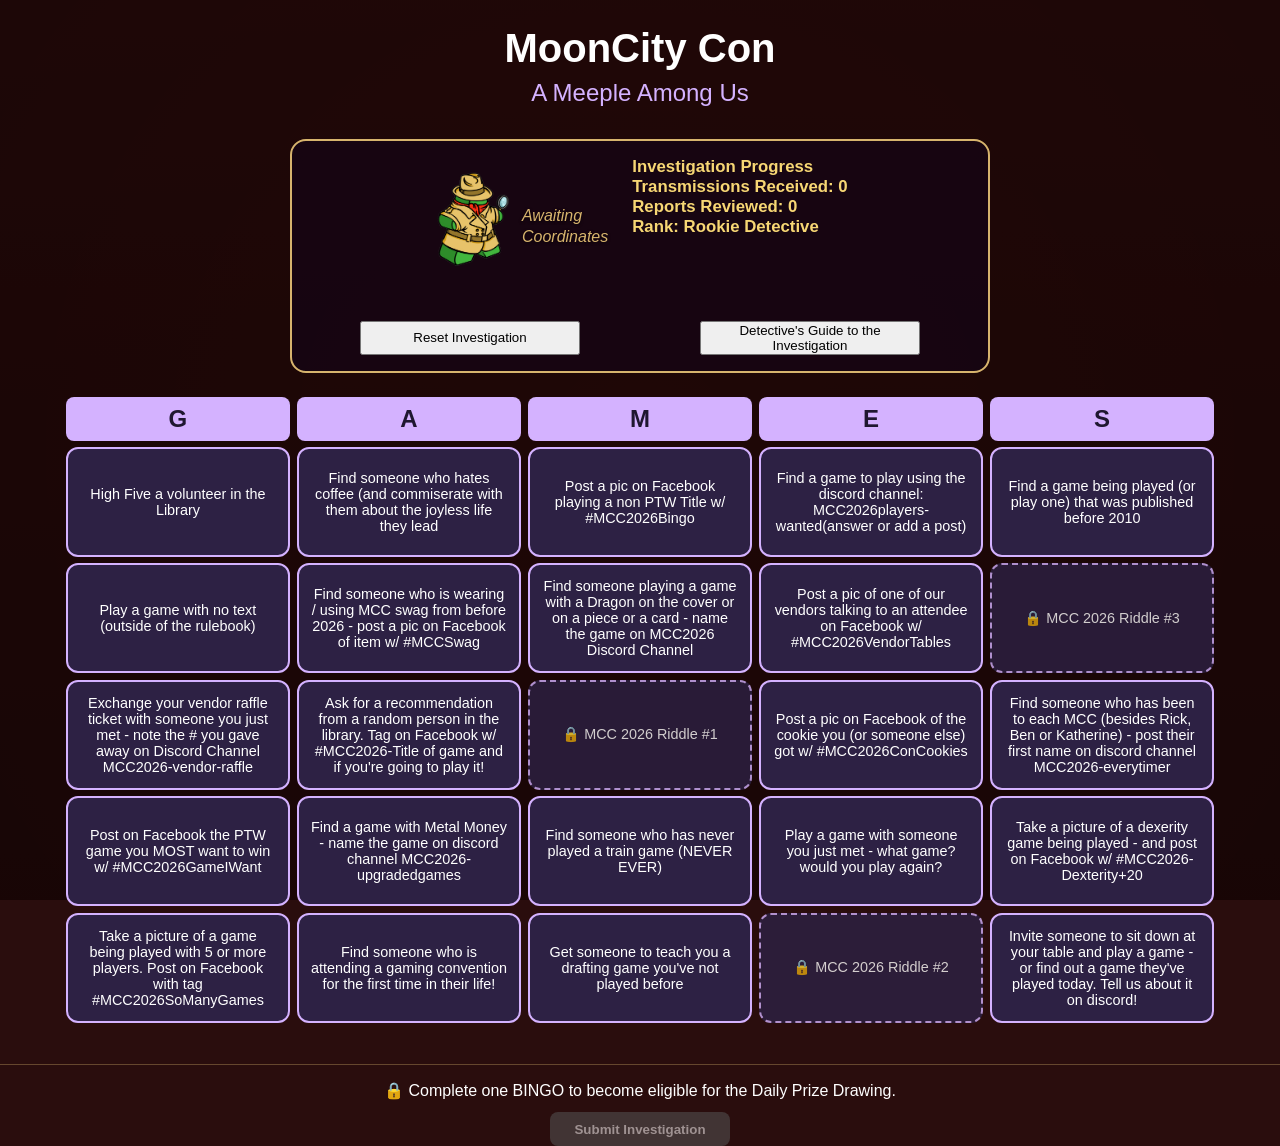
==== index.html @ f859901a "Closing Investigations" ====
<!DOCTYPE html>
<html lang="en">
<head>
    <meta charset="UTF-8">
    <meta name="viewport" content="width=device-width,initial-scale=1.0">

    <title>MCC Adventure</title>

    <link rel="stylesheet" href="css/style.css">
</head>

<body>

    <main class="app">

    <header class="hero">
        <h1 id="title">MoonCity Con</h1>
        <h2 id="subtitle">A Meeple Among Us</h2>
        <section class="status-panel">
            <div id="detectiveHome">

                <img
                    id="detectiveCharacter"
                    src="images/meeple-detective.png"
                    alt="Meeple Detective">

                <div id="detectiveStatus">
                    Awaiting<br>Coordinates
                </div>

            </div>

            <div id="bingoStatus">
                Investigation Progress<br>
                Transmissions Received: 0<br>
                Reports Reviewed: 0<br>
                Rank: Rookie Detective
            </div>

            <button id="resetCardButton" class="reset-button">
                Reset Investigation
            </button>
            <button id="howtoPlayButton" class="info-button">
                Detective's Guide to the Investigation
            </button>

        </section>

    </header>

    <section class="bingo-card" id="bingoCard"></section>

</main>
    <div id="transmissionModal" class="modal hidden">
    <div class="modal-content">
        <button id="closeModal" class="modal-close">×</button>

        <div class="modal-icon">📡</div>

        <h2 id="modalTitle">Incoming Transmission</h2>

        <p id="modalMessage">
            Transmission decrypted.
        </p>

        <button id="openTransmissionButton" class="modal-action">
            Open Transmission
        </button>
    </div>
</div>
    <div id="howToPlayModal" class="modal hidden">
        <div class="modal-content rules-modal-content">
            <button id="closeHowToPlayModal" class="modal-close">x</button>

            <div class="modal-icon">🕵️</div>
            <h2>Case File Instructions & Rewards</h2>
            <p>
                Complete BINGO squares to unlock transmissions to advance your investigation.<br>
                Standard BINGO rules apply: complete 5 in a row, column or diagonal to unlock a riddle square.<br>
                Riddles are Free Spaces<br>
                Submit your answer to the riddle on the form that unlocks to advance. 
            </p>
            <p>
                Complete at least one BINGO to become eligible for the Daily Prize Drawings. You may submit your investigation<br>
                immediately—even if you haven't solved the unlocked riddle—but submitting closes your case file and ends your<br>
                investigation.
            </p>
            <p>
                Or keep investigating! Unlock all riddles, identify the Meeple Among Us, and enter the grand prize drawing<br>
                for a badge to next year's MoonCity Con
            </p>
            <p>
                Everyone who unlocks all riddles (even without answering them) will receive a Miniature Meeple Detective<br>
                While Supplies Last<br>
                <i>(makes a great first player marker for all your games!)</i>
            </p>
            <p>
                Don't want to post on Facebook? Send the picture to katherine at mooncitykatherine@gmail.com - and she will post for you. 
            </p>
            <p>
                Need help? Find Katherine during the convention - she will get you connected to the discord channel. 
            </p>
            <p>
                Good Hunting!
            </p>
            <hr>

            <h3>📌 Notes from HQ</h3>
            <ul class="tips-list">
                <li>All Organizers are happy to answer questions without giving away clues.</li>
                <li>Some Organizers may take coffee bribes for clues</li>
                <li>Discord is the fastest way to ask for help</li>
                <li>Nevermind on the coffee - can't risk corruption charges</li>
                <li>There are no trick questions.... probably.</li>
            </ul>
        </div>
    </div>

    <div id="HQPromotionModal" class="modal hidden">
        <div class="modal-content hqpromotion-modal-content">
            <button id="closeHQPromotionModal" class="modal-close">x</button>

            <div class="modal-icon">📡</div>
            <h2>Incoming HQ Transmission</h2>
            <p>
                <b>Excellent work, Rookie.</b>
            </p>
            <p>
                Your investigation has uncovered enough evidence to officially open a Case File.
            </p>
            <p>
                <b>You've earned a promotion to Junior Detective</b>
            </p>
            <p>
                You now have two options: 
            </p>
            <hr>
            <h3>📨 Close Your Case File</h3>
            <p>
                Submit your investigation to Headquarters and be entered into <b>every remaining Daily Prize Drawing</b><br>during MoonCityCon2026.
            </p>
            <p>
                <b>OR</b>
            </p>
            <h4>🕵 Continue Your Investigation</h4>
            <p>
                Keep gathering evidence, unlock additional transmissions, work your way up to Chief Detective,<br>
                Identify the <b>Meeple Among Us</b>, and qualify for the Grand Prize Drawing.
            </p>
            <p>
                Every detective who unlocks <b>all transmissions</b> will also receive a<br>
                <b>Miniature Meeple Detective</b><i>(while supplies last).</i>
            </p>
            <p>
                The choice is yours, Detective.
            </p>
            <p> -Headquarters</p>
            <hr>

            <button id="SubmitInvestigationButtonModal" class="hq-modal-button">
                Submit Case File - Close Investigation
            </button>
            <button id="ContinueButton" class="hq-modal-button">
                Return to Investigation
            </button>



        </div>
    </div>

    <div id="SubmitConfirmationModal" class="modal hidden">
        <div class="modal-content submitconfirmation-modal-content">
            <button id="close-submitconfirmationmodal" class="modal-close">x</button>

            <div class="modal-icon">📋</div>
            <h2>From the desk of your Lieutenant</h2>
            <p>
                Remember, once your Case File is closed,<br> your investigation is over. 
            </p>
            <br>
            <p>
                You will no longer be able to: 
            </p>
            <br>
           <ul class="tips-list">
                <li>Continue earning promotions</li>
                <li>Unlock any additional transmissions</li>
                <li>Indentify the Meeple Among Us</li>
                <li>Qualify for the Grand Prize Reward</li>
            </ul>
            <p>
                Are you certain your investigation is complete? 
            </p>
            <br>
            <hr>
            <br>
            
            <button id="KeepContinueButton" class="hq-modal-button">
                Return to Investigation
            </button>

            <button id="FinalSubmitButtonModal" class="hq-modal-button">
                Yes, Close My Case File
            </button>

    </div>
</div>

            
            


    <div id="submissionPanel" class="submission-panel locked">

        <p id="submissionStatus">
            🔒 Complete one BINGO to become eligible for the Daily Prize Drawing.
        </p>

        <button
            id="submitInvestigationButton"
            class="submit-button"
            disabled>
        
            Submit Investigation

        </button>
    </div>

    <script src="js/app.js"></script>

</body>
</html>
---- css/style.css ----
/* --------------- General ------------ */

*{
    margin:0;
    padding:0;
    box-sizing:border-box;
}

body {

    margin: 0;
    min-height: 100vh;
    font-family: "Segoe UI", sans-serif;
    color: white;

    background-color: #2a0d0d;
    background-image:
        linear-gradient(
            rgba(42, 13, 13, 0.55),
            rgba(25, 8, 8, 0.65)
        ),

        radial-gradient(
            circle, 
            rgba(255,180,120, .10),
            rgba(0,0,0,0)
        ), 

        url("../images/mcc-logo.svg");

    background-blend-mode: soft-light;
    background-position: center center;
    background-repeat: no-repeat;
    background-size: auto, contain;
    background-attachment: fixed;

}

/* ------------- Logo ---------------- */

.logo{
    font-size:5rem;

    margin-bottom:1rem;

}

/* --------------- Titles --------------*/

h1{

    font-size:2.5rem;

    margin-bottom:.5rem;

}

h2{

    color:#d4b2ff;
    
    margin-bottom:2rem;

    font-weight:normal;

}

#status{

    opacity:.75;

    font-size:1.1rem;

}
.app {
    width: min(1200px, 95vw);
    margin: 0 auto;
    padding: 2%;
}

.hero {
    text-align: center;
    margin-bottom: 1.5rem;
}

.bingo-card {
    display: grid;
    grid-template-columns: repeat(5, 1fr);
    gap: 0.4rem;
}

.bingo-header {
    background: #d4b2ff;
    color: #1f1730;
    font-weight: bold;
    font-size: 1.5rem;
    padding: 0.5rem;
    border-radius: 0.5rem;
    text-align: center;
}

.bingo-square {
    min-height: 110px;
    padding: 0.75rem;
    border: 2px solid #d4b2ff;
    border-radius: 0.75rem;
    background: #2d2144;
    color: white;
    font-size: 0.9rem;
    cursor: pointer;
    white-space: pre-line;
}

.bingo-square:hover {
    background: #3b2b59;
}

.bingo-square.completed {
    background: #6f35c4;
    border-color: #f7d774;
    transform: scale(0.97);
}

.bingo-square.completed::after {
    content: " 🟣";
}

.bingo-square.locked {
    cursor: not-allowed;
    opacity: 0.8;
    border-style: dashed;
}

.bingo-square.unlocked {
    cursor: pointer;
    opacity: 1;
    border-style: solid;
    background: #3f6f6b;
    border-color: #f7d774;
    animation: pulseUnlock 1s ease-in-out;
}

.bingo-square.opened {

    background: linear-gradient(
        180deg,
        #8c6b2d,
        #6e5221
    );

    border: 2px solid #e7c66d;

    color: #fff7e5;

    box-shadow:
        inset 0 0 10px rgba(255,255,255,.08),
        0 0 10px rgba(231,198,109,.20);

    cursor: pointer;
}



/* --------------- Panels ------------ */
.status-panel {
    width: min(700px, 92vw);
    margin: 1rem auto 1.25rem;
    padding: 1rem 1.25rem;

    display: flex;
    alignitems: center;
    justify-content: center;
    gap: 1.5rem;
    flex-wrap: wrap;

    background: rgba(20, 5, 20, 0.75);
    border: 2px solid #d7b46d;
    border-radius: 1rem;

    color: #f7d774;
    font-size: 1.05rem;
    font-weight: bold;
    text-align: left;
}


#detectiveCharacter {
    width: 105px;
    height: auto;
    display: block;
    flex-shrink: 0;
    transition: transform .4s ease;
}

#detectiveHome {
    display: flex;
    align-items: center;
    gap: .2rem;
}

#detectiveStatus {
    margin-left: -4px;
    color: #d7b46d;
    font-style: italic;
    font-size: 1rem;
    font-weight: 500;
    line-height: 1.3;
    text-shadow: 0 1px 3px rgba(0,0,0,.6);
}

#bingoStatus {
    min-width: 230px;
}

.submission-panel {

    margin-top: 1rem;
    padding-top: 1rem;

    border-top: 1px solid rgba(215,180,109,.35);

    text-align:center;

}

/* --------------- *Button ------------ */

.reset-button {
    flex-basis: 100%;
    max-width: 220px;
    margin: 0 auto;
}

.reset-button:hover {
    background: hsl(121, 89%, 71%);
}


.info-button {
    flex-basis: 100%;
    max-width: 220px;
    margin: 0 auto;
}

.info-button:hover {
    background: hsl(121, 89%, 71%);
}

.submit-button {

    margin-top:.75rem;

    padding:.6rem 1.5rem;

    background:#4c7d3b;

    color:white;

    border:none;

    border-radius:.5rem;

    font-weight:bold;

    cursor:pointer;

}

.submit-button:hover {
    background: hsl(121, 89%, 71%);
}

.submit-button:disabled{

    background:#555;

    opacity:.55;

    cursor:not-allowed;

}

.hq-modal-button {
    margin-top:.75rem;

    padding:.6rem 1.5rem;

    background:#4c7d3b;

    color:white;

    border:none;

    border-radius:.5rem;

    font-weight:bold;

    cursor:pointer;
}

.hq-modal-button:hover {
    background: hsl(121, 89%, 71%);
}

/* --------------- Modals ------------ */

.rules-modal-content {
    max-height: 85vh;
    overflow-y: auto;
}

.rules-modal-content p {
    margin-top: 1rem;
    line-height: 1.4;
}

.rules-modal-content hr {
    margin: 1.75rem 0;
    border: none;
    border-top: 1px solid rgba(215,180,109,.4);
}

.rules-modal-content h3 {
    color: #d7b46d;
    margin-bottom: .75rem;
    font-size: 1.1rem;
}

.tips-list {
    text-align: left;
    margin-left: 1.25rem;
    line-height: 1.5;
}

.tips-list li {
    margin-bottom: .5rem;
}

.hqpromotion-modal-content {
    max-height: 85vh;
    overflow-y: auto;
}

.hqpromotion-modal-content p {
    margin-top: 1rem;
    line-height: 1.4;
}

.hqpromotion-modal-content hr {
    margin: 1.75rem 0;
    border: none;
    border-top: 1px solid rgba(215,180,109,.4);
}

.hqpromotion-modal-content h3 {
    color: #d7b46d;
    margin-bottom: .75rem;
    font-size: 1.1rem;
}

.hqpromotion-modal-content h4 {
    color: #d7b46d;
    margin-bottom: .75rem;
    font-size: 1.1rem;
}

.closeCaseConfirmation-modal-content {
    max-height: 85vh;
    overflow-y: auto;
}

.closeCaseConfirmation-modal-content p {
    margin-top: 1rem;
    line-height: 1.4;
}

.closeCaseConfirmation-modal-content hr {
    margin: 1.75rem 0;
    border: none;
    border-top: 1px solid rgba(215,180,109,.4);
}

.closeCaseConfirmation-modal-content h3 {
    color: #d7b46d;
    margin-bottom: .75rem;
    font-size: 1.1rem;
}

.closeCaseConfirmation-modal-content h4 {
    color: #d7b46d;
    margin-bottom: .75rem;
    font-size: 1.1rem;
}

.modal {
    position: fixed;
    inset: 0;
    background: rgba(10, 3, 3, 0.75);

    display: flex;
    align-items: center;
    justify-content: center;

    z-index: 1000;
}

.modal.hidden {
    display: none;
}

.modal-content {
    width: min(90vw, 420px);
    padding: 2rem;

    background: rgba(50, 18, 14, 0.96);
    border: 2px solid #d7b46d;
    border-radius: 1rem;

    color: #f6efe6;
    text-align: center;

    box-shadow: 0 0 30px rgba(0, 0, 0, 0.6);
}

.modal-icon {
    font-size: 2.5rem;
    margin-bottom: 0.5rem;
}

.modal-close {
    float: right;

    background: transparent;
    border: none;
    color: #d7b46d;

    font-size: 1.8rem;
    cursor: pointer;
}

.modal-action {
    margin-top: 1rem;
    padding: 0.75rem 1.25rem;

    background: #d7b46d;
    color: #2a0d0d;

    border: none;
    border-radius: 0.5rem;

    font-weight: bold;
    cursor: pointer;
}

/* --------------- Mobile ------------ */

@media (max-width: 600px) {
    h1 {
        font-size: 2rem;
    }

    h2 {
        margin-bottom: 1rem;
    }

    .status-panel {
        flex-direction: column;
        text-align: center;
        padding: .75rem;
        gap: .45rem;
        margin-bottom: 1rem;
    }

    #detectiveHome {
        flex-direction: row;
        justify-content: center;
    }

    #detectiveCharacter {
        width: 80px;
    }

    #detectiveStatus {
        font-size: .95rem;
    }

    #bingoStatus {
        font-size: .95rem;
        line-height: 1.25;
    }

    .reset-button {
        width: 100%;
        max-width: 260px;
    }

    .info-button {
        width: 100%;
        max-width: 260px;
    }
}



@keyframes pulseUnlock {
    0% {
        transform: scale(1);
    }

    50% {
        transform: scale(1.05);
    }

    100% {
        transform: scale(1);
    }
}
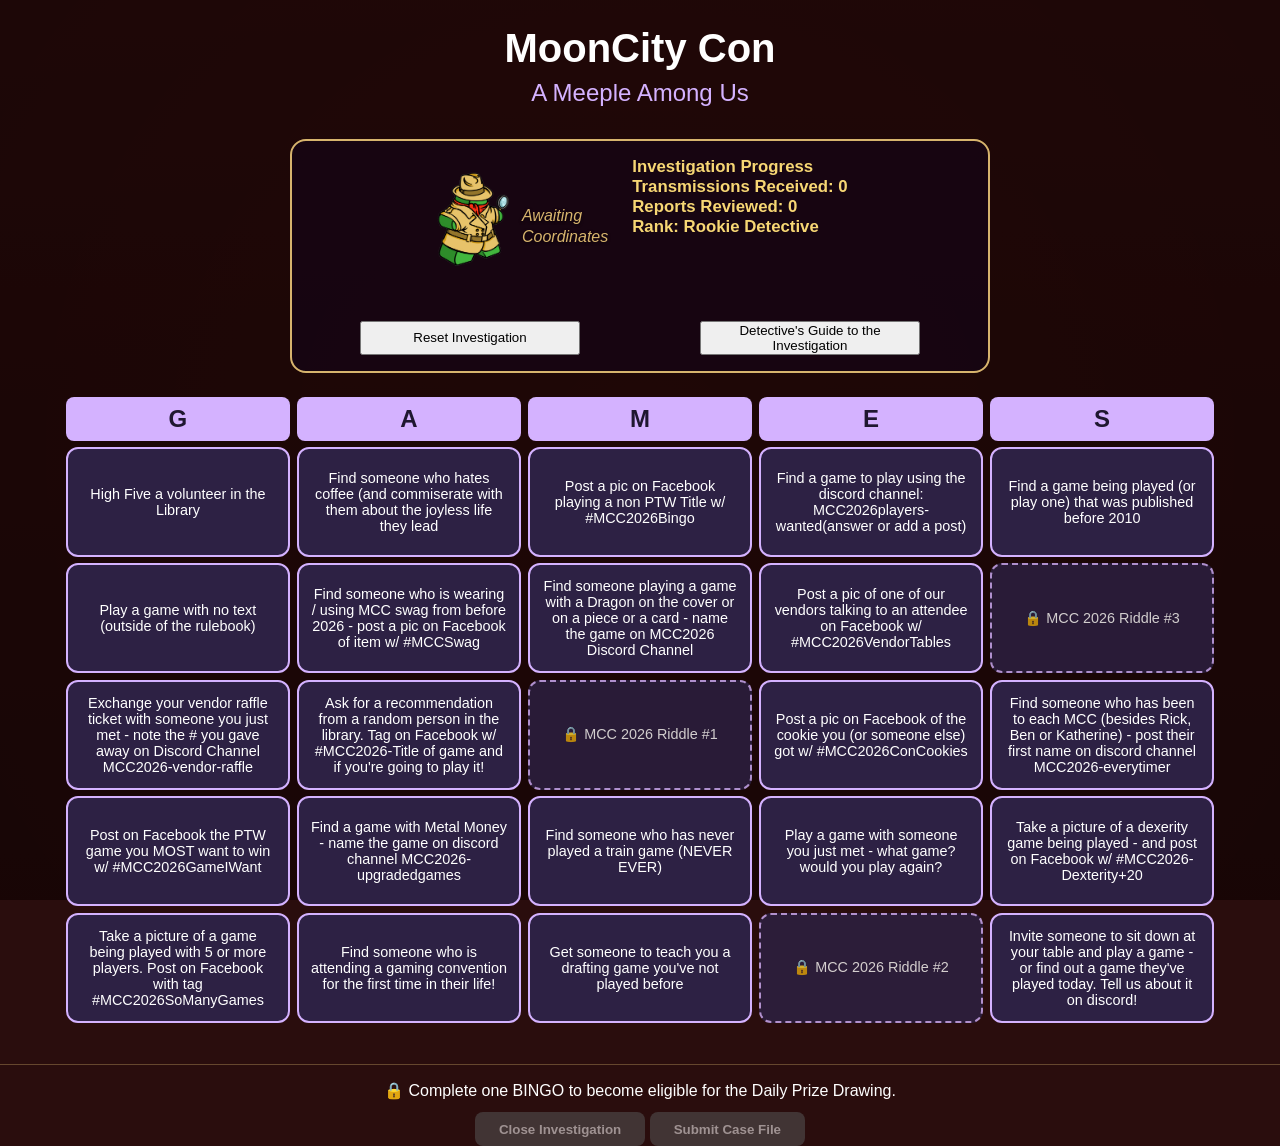
==== commit 829b7d13: "Landing Teaser Page - Final Submit Button" ====
--- a/index.html
+++ b/index.html
@@ -1,6 +1,18 @@
 <!DOCTYPE html>
 <html lang="en">
+
+<script>
+    const conStart = new Date("2026-08-14T08:00:00-05:00");
+
+    const params = new URLSearchParams(window.location.search);
+    const bypass = params.has("dev");
+
+    if (new Date() < conStart && !bypass) {
+        window.location.href = "teaser.html";
+    }
+</script>
 <head>
+
     <meta charset="UTF-8">
     <meta name="viewport" content="width=device-width,initial-scale=1.0">
 
@@ -207,8 +219,82 @@
     </div>
 </div>
 
+    <div id="EncryptedTransmissionModal" class="modal hidden">
+        <div class="modal-content encryptedtransmission-modal-content">
             
+            <div class="modal-icon">📡</div>
+            <h2>Transmission Encrypted</h2>
+            <p>
+                Earn the required Bingo to decrypt this transmission
+            </p>
+            <br>
+            <button id="EncryptedTransmission" class="hq-modal-button">
+                OK
+            </button>
+        </div>
+    </div>
+
+    <div id="ResetConfirmationModal" class="modal hidden">
+        <div class="modal-content resetconfirmation-modal-content">
             
+            <div class="modal-icon">📋</div>
+            <h2>Reset Investigation?</h2>
+            <p>
+                This will clear:
+            </p>
+            <br>
+            <ul class="tips-list">
+                <li>Completed Bingo Squares</li>
+                <li>Reviewed transmissions</li>
+            </ul>
+            <br>
+            <p>
+                Your investigation will begin again from the start
+            </p>
+
+            <button id="ResetConfirmationOK" class="hq-modal-button">
+                OK
+            </button>
+            <button id="ResetConfirmationX" class="hq-modal-button">
+                Cancel
+            </button>
+        </div>
+    </div>
+
+    <div id="FinalCaseFileModal" class="modal hidden">
+    <div class="modal-content final-case-file">
+        <button id="closeFinalCaseFileModal" class="modal-close">&times;</button>
+
+        <h2>FINAL CASE FILE</h2>
+
+        <div class="classified-stamp">CONFIDENTIAL</div>
+
+        <p>
+            You have reviewed all available transmissions.
+        </p>
+
+        <p>
+            This report represents your official conclusion regarding
+            <strong>The Meeple Among Us.</strong>
+        </p>
+
+        <p class="final-warning">
+            Once submitted, your accusation cannot be changed.
+        </p>
+
+        <div class="modal-actions">
+            <button id="ContinueInvestigationFinalButton">
+                Continue Investigation
+            </button>
+
+            <button id="ConfirmSubmitCaseFileButton" class="danger-button">
+                Submit Case File
+            </button>
+        </div>
+    </div>
+</div>
+
+               
 
 
     <div id="submissionPanel" class="submission-panel locked">
@@ -222,8 +308,12 @@
             class="submit-button"
             disabled>
         
-            Submit Investigation
-
+            Close Investigation
+
+        </button>
+
+        <button id="finalGuessButton" class="submit-button" disabled>
+            Submit Case File
         </button>
     </div>
 
--- a/css/style.css
+++ b/css/style.css
@@ -280,6 +280,31 @@
 
 }
 
+.hidden-button {
+
+    margin-top:.75rem;
+
+    padding:.6rem 1.5rem;
+
+    background:#4c7d3b;
+
+    color:white;
+
+    border:none;
+
+    border-radius:.5rem;
+
+    font-weight:bold;
+
+    cursor:pointer;
+
+}
+
+.hidden-button:hover {
+    background: hsl(121, 89%, 71%);
+}
+
+
 .hq-modal-button {
     margin-top:.75rem;
 
@@ -336,6 +361,7 @@
     margin-bottom: .5rem;
 }
 
+
 .hqpromotion-modal-content {
     max-height: 85vh;
     overflow-y: auto;
@@ -349,7 +375,7 @@
 .hqpromotion-modal-content hr {
     margin: 1.75rem 0;
     border: none;
-    border-top: 1px solid rgba(215,180,109,.4);
+    border-top: 1px solid rgba(215, 180, 109, 0.684);
 }
 
 .hqpromotion-modal-content h3 {
@@ -451,7 +477,59 @@
     font-weight: bold;
     cursor: pointer;
 }
-
+/*==================================================
+    FINAL CASE FILE MODAL
+==================================================*/
+
+.final-case-file {
+    border: 3px solid #8b1e1e;
+    background:
+        linear-gradient(rgba(24, 18, 18, 0.96), rgba(12, 8, 8, 0.96));
+    box-shadow:
+        0 0 30px rgba(139, 30, 30, 0.65),
+        inset 0 0 18px rgba(255, 220, 160, 0.12);
+}
+
+.final-case-file h2 {
+    color: #f2c76b;
+    letter-spacing: 0.12em;
+}
+
+.classified-stamp {
+    display: inline-block;
+    margin: 8px 0 18px;
+    padding: 8px 16px;
+    border: 3px solid #b32626;
+    color: #b32626;
+    font-weight: 900;
+    font-size: 1.25rem;
+    letter-spacing: 0.16em;
+    transform: rotate(-3deg);
+    text-transform: uppercase;
+}
+
+.final-warning {
+    color: #ffd27a;
+    font-weight: bold;
+}
+
+.modal-actions {
+    display: flex;
+    justify-content: center;
+    gap: 14px;
+    flex-wrap: wrap;
+    margin-top: 22px;
+}
+
+.danger-button {
+    background: #8b1e1e;
+    color: #fff3dc;
+    border: 2px solid #f2c76b;
+}
+
+.danger-button:hover {
+    background: #b32626;
+}
 /* --------------- Mobile ------------ */
 
 @media (max-width: 600px) {
@@ -516,5 +594,255 @@
     }
 }
 
-
-
+/* --------------- Animation ------------ */
+
+#detectiveCharacter.unlocking {
+    animation: detectiveUnlock 0.9s ease-in-out;
+}
+
+@keyframes detectiveUnlock {
+    0% {
+        transform: translateY(0) rotate(0deg);
+    }
+
+    25% {
+        transform: translateY(-8px) rotate(-4deg);
+    }
+
+    50% {
+        transform: translateY(0) rotate(4deg);
+    }
+
+    75% {
+        transform: translateY(-4px) rotate(-2deg);
+    }
+
+    100% {
+        transform: translateY(0) rotate(0deg);
+    }
+}
+/*==================================================
+    TEASER PAGE - MISSION CONTROL
+==================================================*/
+
+body.teaser {
+    margin: 0;
+    min-height: 100vh;
+    background:
+        radial-gradient(circle at top, rgba(255, 210, 120, 0.12), transparent 35%),
+        linear-gradient(180deg, #120f1f 0%, #090711 100%);
+    color: #f7ead0;
+    font-family: Georgia, serif;
+}
+
+.missionControl {
+    max-width: 900px;
+    margin: 0 auto;
+    padding: 36px 20px 60px;
+    text-align: center;
+}
+
+.missionControl h1 {
+    margin: 0 0 20px;
+    color: #f2c76b;
+    font-size: clamp(2.2rem, 6vw, 4.5rem);
+    letter-spacing: 0.12em;
+    text-shadow: 0 0 18px rgba(242, 199, 107, 0.35);
+}
+
+.detective {
+    width: min(320px, 75vw);
+    display: block;
+    margin: 10px auto 24px;
+    filter: drop-shadow(0 0 22px rgba(242, 199, 107, 0.35));
+}
+
+.statusBox,
+.countdown,
+.briefing,
+.intel {
+    background: rgba(22, 18, 35, 0.88);
+    border: 2px solid rgba(242, 199, 107, 0.55);
+    border-radius: 18px;
+    padding: 20px;
+    margin: 18px auto;
+    box-shadow: 0 0 20px rgba(0, 0, 0, 0.45);
+}
+
+.statusBox h2,
+.countdown h2,
+.briefing h2,
+.intel h2 {
+    margin-top: 0;
+    color: #f2c76b;
+    letter-spacing: 0.08em;
+    text-transform: uppercase;
+}
+
+#status {
+    font-size: 1.2rem;
+    font-style: italic;
+}
+
+#timer {
+    font-family: "Courier New", monospace;
+    font-size: clamp(1.4rem, 4vw, 2.4rem);
+    color: #ffffff;
+    text-shadow: 0 0 12px rgba(255, 255, 255, 0.25);
+}
+
+.briefing p {
+    max-width: 650px;
+    margin: 0 auto;
+    line-height: 1.7;
+    font-size: 1.1rem;
+}
+
+.discordButton {
+    display: inline-block;
+    margin: 24px auto;
+    padding: 16px 28px;
+    background: #f2c76b;
+    color: #161223;
+    border-radius: 999px;
+    font-weight: bold;
+    text-decoration: none;
+    text-transform: uppercase;
+    letter-spacing: 0.08em;
+    box-shadow: 0 0 18px rgba(242, 199, 107, 0.4);
+    transition: transform 0.2s ease, box-shadow 0.2s ease;
+}
+
+.discordButton:hover {
+    transform: translateY(-2px);
+    box-shadow: 0 0 28px rgba(242, 199, 107, 0.65);
+}
+
+.intel ul {
+    list-style: none;
+    padding: 0;
+    margin: 0;
+}
+
+.intel li {
+    margin: 10px 0;
+    font-family: "Courier New", monospace;
+    font-size: 1.05rem;
+}
+
+/* Mobile polish */
+@media (max-width: 600px) {
+    .missionControl {
+        padding-top: 24px;
+    }
+
+    .statusBox,
+    .countdown,
+    .briefing,
+    .intel {
+        padding: 16px;
+        border-radius: 14px;
+    }
+}
+
+/*==================================================
+    TEASER PAGE - FLOATING ICONS + CLUE MODAL
+==================================================*/
+
+.teaser-icons {
+    position: fixed;
+    inset: 0;
+    pointer-events: none;
+    z-index: 20;
+}
+
+.teaser-icon {
+    position: absolute;
+    pointer-events: auto;
+    width: 52px;
+    height: 52px;
+    border-radius: 50%;
+    border: 2px solid rgba(242, 199, 107, 0.7);
+    background: rgba(22, 18, 35, 0.9);
+    color: #f2c76b;
+    font-size: 1.6rem;
+    cursor: pointer;
+    box-shadow: 0 0 18px rgba(242, 199, 107, 0.35);
+    transition: transform 0.2s ease, box-shadow 0.2s ease;
+}
+
+.teaser-icon:hover {
+    transform: scale(1.1);
+    box-shadow: 0 0 28px rgba(242, 199, 107, 0.65);
+}
+
+.teaser-icon:nth-child(1) {
+    top: 18%;
+    left: 8%;
+}
+
+.teaser-icon:nth-child(2) {
+    top: 28%;
+    right: 9%;
+}
+
+.teaser-icon:nth-child(3) {
+    bottom: 18%;
+    left: 10%;
+}
+
+.teaser-icon:nth-child(4) {
+    bottom: 24%;
+    right: 12%;
+}
+
+.clue-modal {
+    position: fixed;
+    inset: 0;
+    background: rgba(5, 4, 10, 0.78);
+    display: flex;
+    align-items: center;
+    justify-content: center;
+    z-index: 100;
+    padding: 20px;
+}
+
+.clue-modal.hidden {
+    display: none;
+}
+
+.clue-modal-content {
+    max-width: 520px;
+    background: #161223;
+    border: 2px solid #f2c76b;
+    border-radius: 18px;
+    padding: 28px;
+    color: #f7ead0;
+    text-align: center;
+    box-shadow: 0 0 35px rgba(242, 199, 107, 0.45);
+    position: relative;
+}
+
+.clue-modal-content h2 {
+    margin-top: 0;
+    color: #f2c76b;
+    letter-spacing: 0.12em;
+}
+
+.classified-text {
+    font-family: "Courier New", monospace;
+    font-size: 1.1rem;
+    line-height: 1.6;
+}
+
+.clue-close {
+    position: absolute;
+    top: 10px;
+    right: 14px;
+    background: none;
+    border: none;
+    color: #f2c76b;
+    font-size: 2rem;
+    cursor: pointer;
+}
+
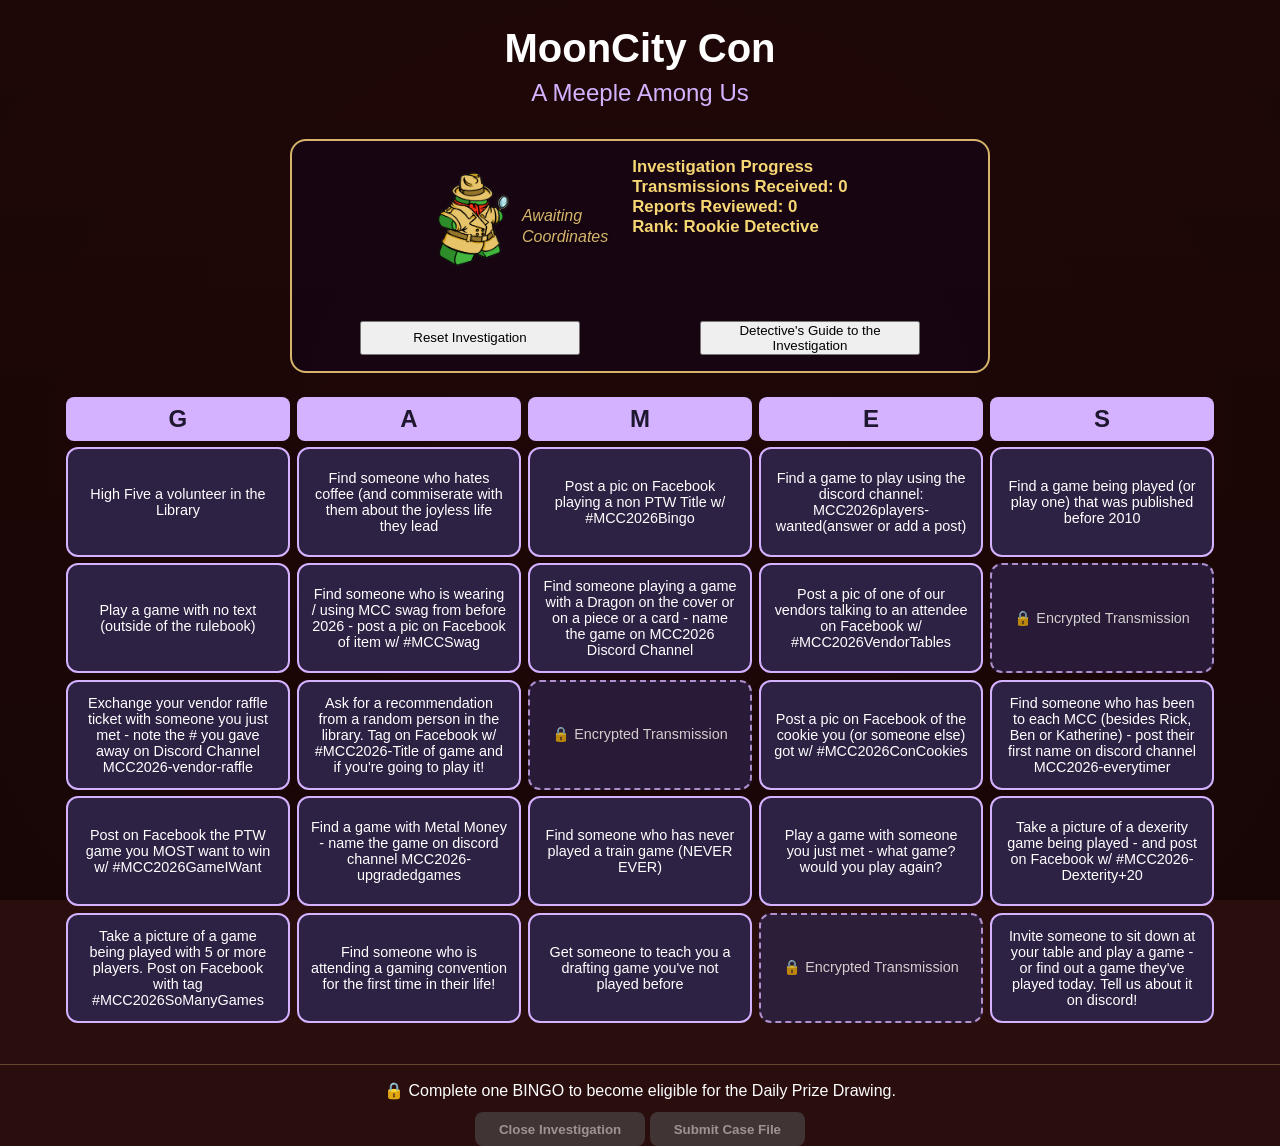
==== commit ce38bcf8: "Riddle Transmissions in App" ====
--- a/index.html
+++ b/index.html
@@ -56,9 +56,31 @@
                 Detective's Guide to the Investigation
             </button>
 
-        </section>
-
-    </header>
+
+
+    <section id="caseFileCodePanel" class="case-file-code-panel hidden">
+        <h3>🔐 HQ Secure Terminal</h1>
+    <label for="caseFileCodeInput">
+        Case File Code:
+    </label>
+
+    <div class="case-file-code-row">
+        <input
+            id="caseFileCodeInput"
+            type="text"
+            placeholder="Example: PTW-TRACE"
+            autocomplete="off"
+        >
+
+        <button id="submitCaseFileCodeButton">
+            Decrypt
+        </button>
+    </div>
+    </section>
+
+    </section>
+
+</header>
 
     <section class="bingo-card" id="bingoCard"></section>
 
@@ -219,6 +241,25 @@
     </div>
 </div>
 
+<div id="caseFileClueModal" class="modal hidden">
+    <div class="modal-content casefile-clue-modal-content">
+        <button id="closeCaseFileClueModal" class="modal-close">x</button>
+
+        <div class="modal-icon" id="caseFileClueIcon">📨</div>
+
+        <h2 id="caseFileClueTitle">Case File Transmission</h2>
+
+        <div id="caseFileClueBody">
+            Transmission loading...
+        </div>
+
+        <button id="closeCaseFileClueButton" class="hq-modal-button">
+            Return to Investigation
+        </button>
+    </div>
+</div>
+
+
     <div id="EncryptedTransmissionModal" class="modal hidden">
         <div class="modal-content encryptedtransmission-modal-content">
             
@@ -233,6 +274,26 @@
             </button>
         </div>
     </div>
+
+    <div id="riddleModal" class="modal hidden">
+    <div class="modal-content riddle-modal-content">
+        <button id="closeRiddleModal" class="modal-close">x</button>
+
+        <div class="modal-icon">🔍</div>
+
+        <h2 id="riddleModalTitle">Transmission</h2>
+
+        <p id="riddleModalIntro"></p>
+
+        <div id="riddleQuestion" class="riddle-question"></div>
+
+        <div id="riddleChoices" class="riddle-choices"></div>
+
+        <button id="submitRiddleAnswerButton" class="hq-modal-button" disabled>
+            Submit Finding
+        </button>
+    </div>
+</div>
 
     <div id="ResetConfirmationModal" class="modal hidden">
         <div class="modal-content resetconfirmation-modal-content">
@@ -317,6 +378,16 @@
         </button>
     </div>
 
+    <section id="caseFileReviewPanel" class="case-file-review-panel hidden">
+    <h2>📁 Case File Review</h2>
+
+    <div id="caseFileReviewList">
+        <!-- Riddle results will be added here by JS -->
+    </div>
+    </section>
+
+
+
     <script src="js/app.js"></script>
 
 </body>
--- a/css/style.css
+++ b/css/style.css
@@ -621,6 +621,104 @@
         transform: translateY(0) rotate(0deg);
     }
 }
+
+.case-file-review-panel {
+    margin: 18px auto 32px;
+    padding: 18px;
+    max-width: 760px;
+    background: rgba(20, 28, 38, 0.95);
+    border: 2px solid #caa94d;
+    border-radius: 14px;
+    color: #f7f2e8;
+}
+
+.case-file-review-panel h2 {
+    margin-top: 0;
+    text-align: center;
+}
+
+.case-file-entry {
+    margin-top: 14px;
+    padding: 14px;
+    border: 1px solid #caa94d;
+    border-radius: 10px;
+    background: rgba(255, 255, 255, 0.06);
+}
+
+.case-file-entry h3 {
+    margin-top: 0;
+}
+
+.case-file-entry p {
+    margin: 8px 0;
+}
+
+.case-file-clue {
+    margin-top: 10px;
+    padding: 12px;
+    border-left: 4px solid #caa94d;
+    background: rgba(0, 0, 0, 0.2);
+}
+
+.case-file-status.correct {
+    color: #9be28f;
+    font-weight: bold;
+}
+
+.case-file-status.incorrect {
+    color: #f5c26b;
+    font-weight: bold;
+}
+
+.riddle-modal-content {
+    max-width: 650px;
+}
+
+.riddle-question {
+    margin: 18px 0;
+    padding: 14px;
+    border-left: 4px solid #caa94d;
+    background: rgba(0, 0, 0, 0.15);
+    line-height: 1.5;
+}
+
+.riddle-choices {
+    display: grid;
+    gap: 10px;
+    margin: 16px 0;
+}
+
+.riddle-choice-button {
+    padding: 12px;
+    border: 2px solid #caa94d;
+    border-radius: 10px;
+    background: rgba(255, 255, 255, 0.08);
+    color: inherit;
+    font-weight: bold;
+    cursor: pointer;
+}
+
+.riddle-choice-button.selected {
+    background: #caa94d;
+    color: #23303b;
+}
+
+.riddle-choice-button:hover {
+    background: rgba(202, 169, 77, 0.35);
+}
+
+.classified-label {
+    font-size: 0.75rem;
+    letter-spacing: 0.18em;
+    color: #caa94d;
+    font-weight: bold;
+    margin-bottom: 8px;
+}
+
+.classified-question {
+    font-weight: bold;
+    line-height: 1.4;
+}
 /*==================================================
     TEASER PAGE - MISSION CONTROL
 ==================================================*/
@@ -730,6 +828,10 @@
     font-size: 1.05rem;
 }
 
+.hidden {
+    display: none !important;
+}
+
 /* Mobile polish */
 @media (max-width: 600px) {
     .missionControl {
@@ -743,6 +845,19 @@
         padding: 16px;
         border-radius: 14px;
     }
+}
+
+.casefile-clue-modal-content {
+    max-width: 620px;
+}
+
+#caseFileClueBody {
+    text-align: left;
+    line-height: 1.5;
+}
+
+#caseFileClueBody p {
+    margin-bottom: 12px;
 }
 
 /*==================================================
@@ -846,3 +961,61 @@
     cursor: pointer;
 }
 
+.case-file-code-panel {
+    margin: 12px auto;
+    padding: 14px 18px;
+    max-width: 600px;
+
+    background: #23303b;
+    border: 2px solid #caa94d;
+    border-radius: 12px;
+
+    text-align: center;
+    color: #f7f2e8;
+
+    box-shadow: 0 3px 8px rgba(0,0,0,.25);
+}
+
+.case-file-code-panel label {
+    display: block;
+    font-weight: bold;
+    margin-bottom: 10px;
+}
+
+.case-file-code-row {
+    display: flex;
+    justify-content: center;
+    gap: 10px;
+    flex-wrap: wrap;
+}
+
+.case-file-code-row input {
+    flex: 1;
+    min-width: 220px;
+    max-width: 300px;
+
+    padding: 10px;
+
+    border: 2px solid #caa94d;
+    border-radius: 6px;
+
+    font-size: 1rem;
+    text-transform: uppercase;
+}
+
+.case-file-code-row button {
+    padding: 10px 18px;
+
+    border: none;
+    border-radius: 6px;
+
+    background: #caa94d;
+    color: #23303b;
+
+    font-weight: bold;
+    cursor: pointer;
+}
+
+.case-file-code-row button:hover {
+    background: #e0be5b;
+}
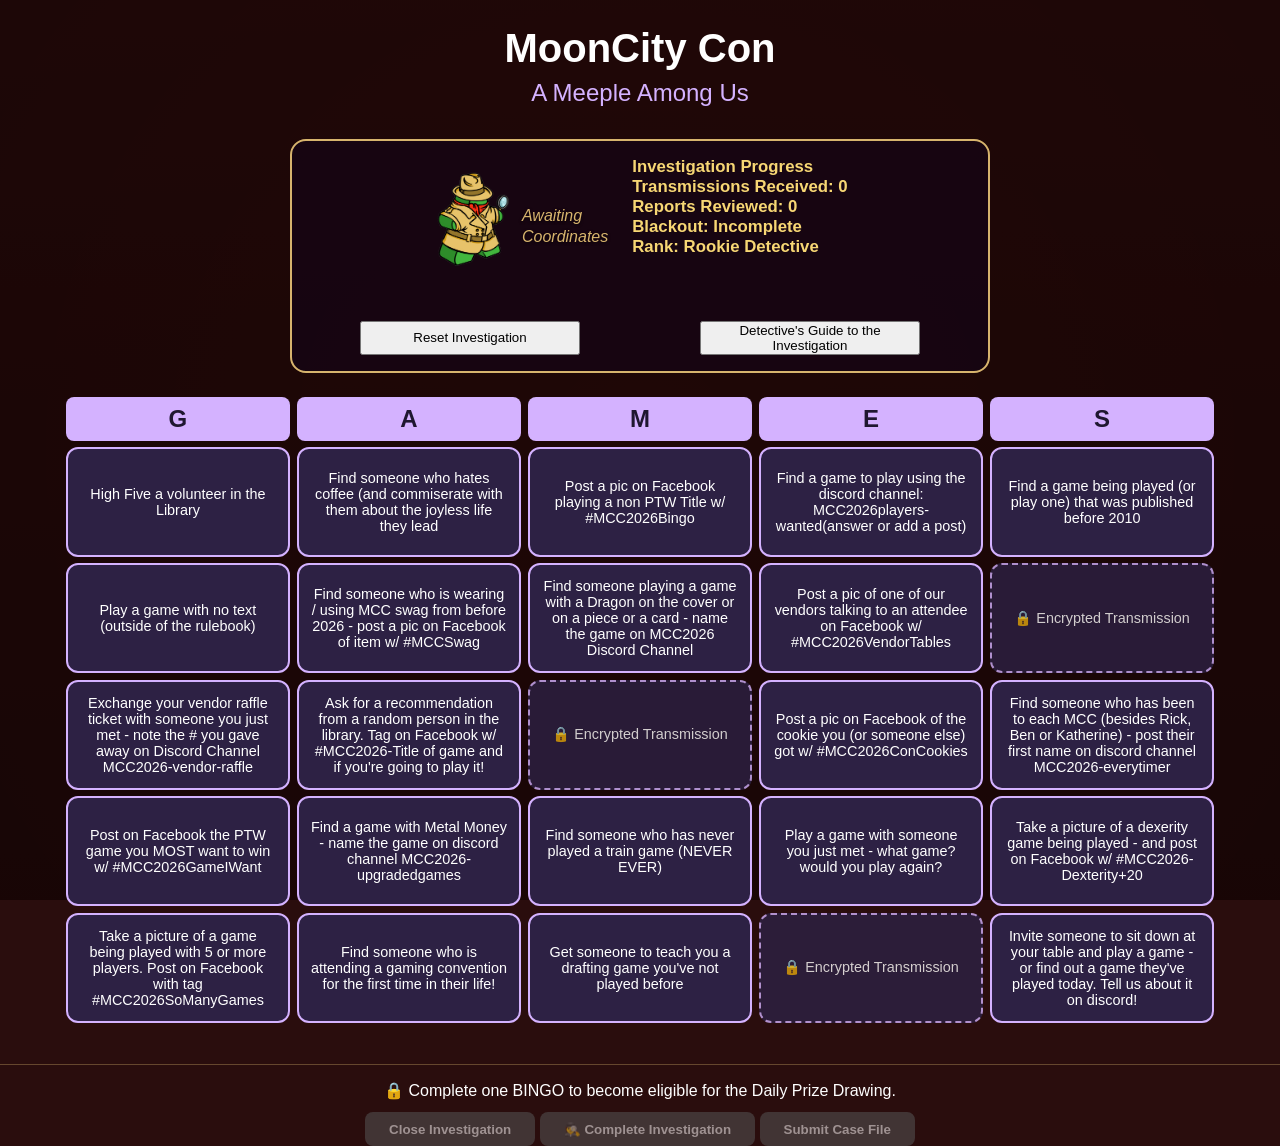
==== commit 97ba618f: "update to include blackout requirement" ====
--- a/index.html
+++ b/index.html
@@ -58,7 +58,7 @@
 
 
 
-    <section id="caseFileCodePanel" class="case-file-code-panel hidden">
+    <!-- <section id="caseFileCodePanel" class="case-file-code-panel hidden">
         <h3>🔐 HQ Secure Terminal</h1>
     <label for="caseFileCodeInput">
         Case File Code:
@@ -76,7 +76,7 @@
             Decrypt
         </button>
     </div>
-    </section>
+    </section> -->
 
     </section>
 
@@ -120,13 +120,10 @@
                 investigation.
             </p>
             <p>
-                Or keep investigating! Unlock all riddles, identify the Meeple Among Us, and enter the grand prize drawing<br>
-                for a badge to next year's MoonCity Con
-            </p>
-            <p>
-                Everyone who unlocks all riddles (even without answering them) will receive a Miniature Meeple Detective<br>
-                While Supplies Last<br>
-                <i>(makes a great first player marker for all your games!)</i>
+                Or keep investigating! Unlock all riddles, identify the Meeple Among Us, and you will win a miniature MCC Detective! (while supplies last)
+            </p>
+            <p>
+                AND everyone who completes the ENTIRE BINGO SHEET (Blackout) - along with correctly identifying the Meeple Among Us - will be entered into a drawing for a MCC2027 Badge!
             </p>
             <p>
                 Don't want to post on Facebook? Send the picture to katherine at mooncitykatherine@gmail.com - and she will post for you. 
@@ -326,30 +323,34 @@
     <div class="modal-content final-case-file">
         <button id="closeFinalCaseFileModal" class="modal-close">&times;</button>
 
-        <h2>FINAL CASE FILE</h2>
+        <h2>INVESTIGATION COMPLETE</h2>
 
         <div class="classified-stamp">CONFIDENTIAL</div>
 
         <p>
-            You have reviewed all available transmissions.
-        </p>
-
-        <p>
-            This report represents your official conclusion regarding
+            You have reviewed all available transmissions and identified
             <strong>The Meeple Among Us.</strong>
         </p>
 
-        <p class="final-warning">
-            Once submitted, your accusation cannot be changed.
+        <p>
+           Submit your Investigation Report to record your accusation
+           and claim your Miniature Detective.
+        </p>
+        <br>
+
+        <p class="modal-hightlight">
+            Your investigation may be complete, but the game is not over.
+            Continue completing your BINGO card to achieve a BLACKOUT
+            and unlock the Grand Prize Drawing.
         </p>
 
         <div class="modal-actions">
             <button id="ContinueInvestigationFinalButton">
-                Continue Investigation
+                Keep Playing
             </button>
 
             <button id="ConfirmSubmitCaseFileButton" class="danger-button">
-                Submit Case File
+                Submit Meeple Report
             </button>
         </div>
     </div>
@@ -373,6 +374,15 @@
 
         </button>
 
+        <button
+            id="completeInvestigationButton"
+            class="submit-button"
+            disabled>
+
+            🕵️ Complete Investigation
+
+        </button>
+
         <button id="finalGuessButton" class="submit-button" disabled>
             Submit Case File
         </button>
